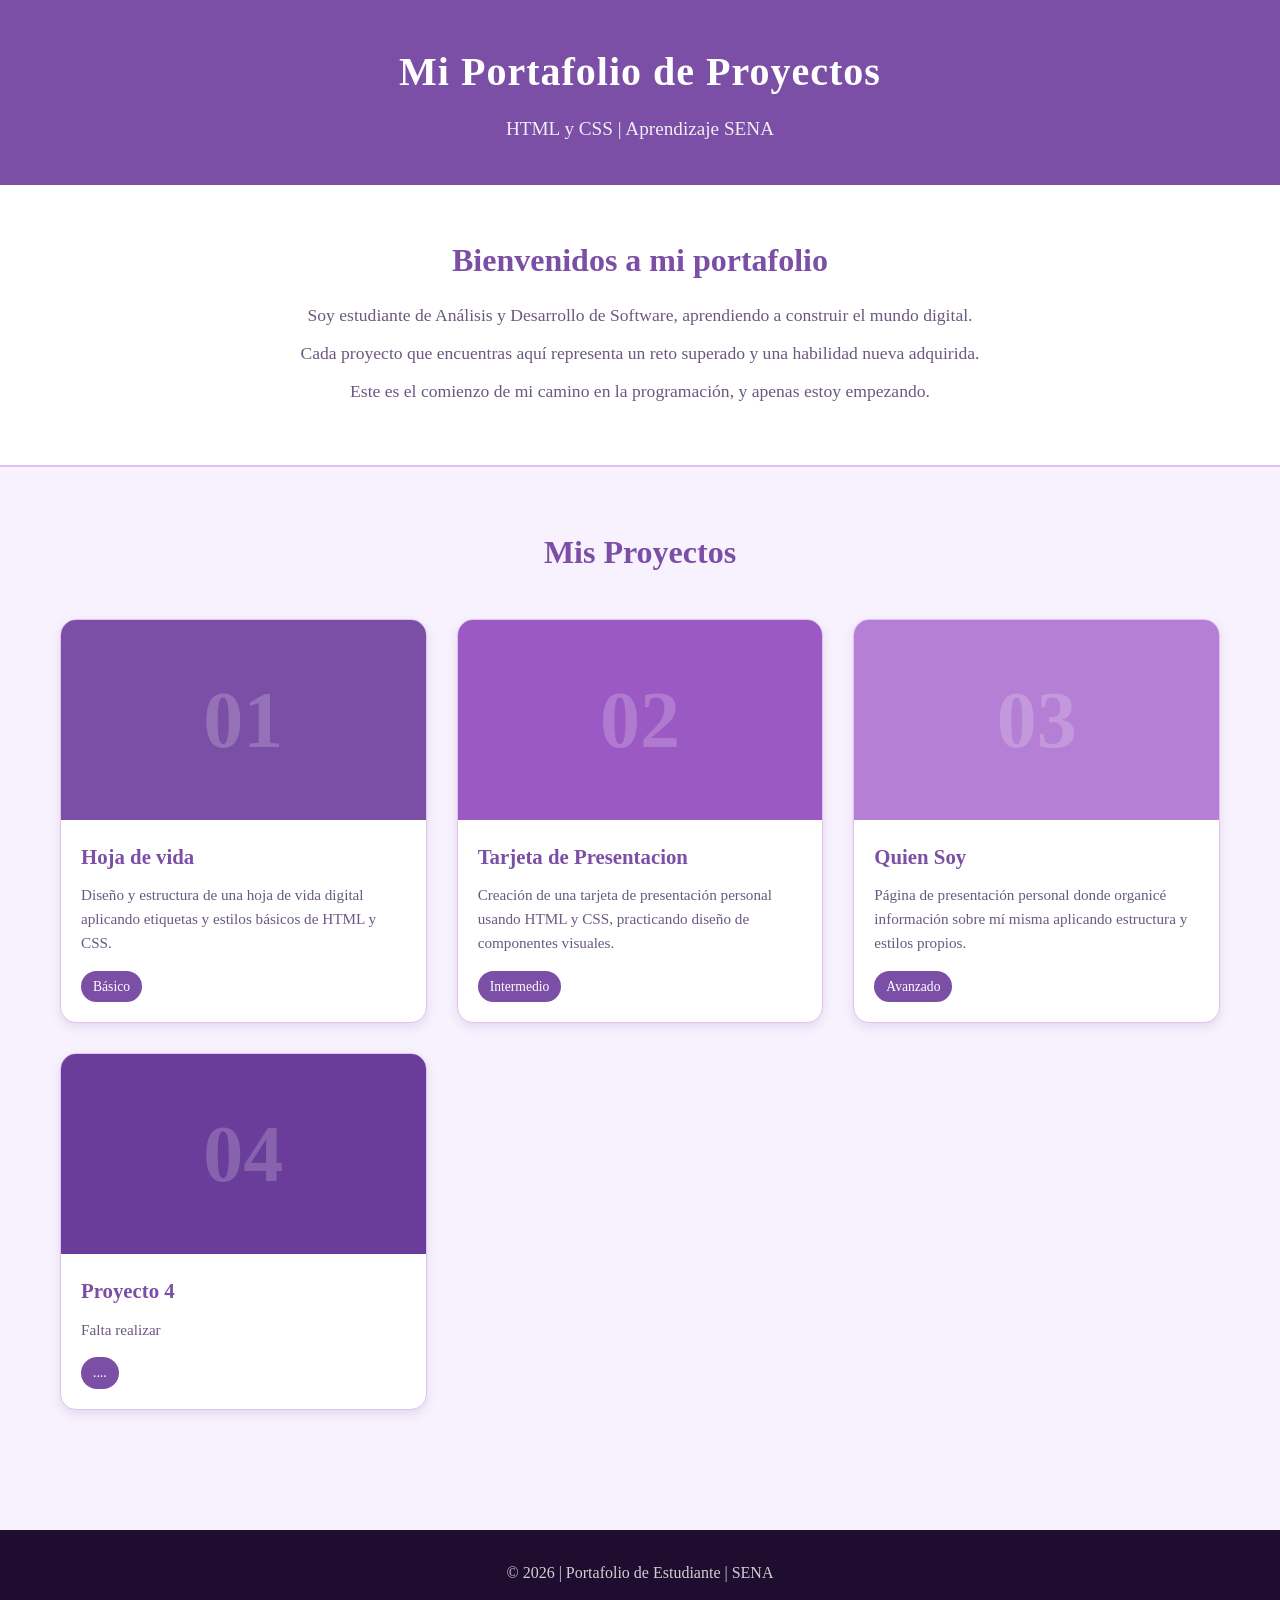
==== index.html @ 58df2667 "Update index.html" ====
<!DOCTYPE html>
<html lang="es">
<head>
    <meta charset="UTF-8">
    <meta name="viewport" content="width=device-width, initial-scale=1.0">
    <title>Mis Proyectos | Portafolio de Estudiante</title>
    <style>
        :root {
            --primary: #7B4FA6;
            --secondary: #9B59C4;
            --accent: #B47FD4;
            --light-accent: #DFC2F2;
            --dark: #1E0D2E;
            --light: #F7F2FD;
            --white: #ffffff;
            --gray: #6B5880;
        }

        * { margin: 0; padding: 0; box-sizing: border-box; }

        body {
            font-family: 'Palatino Linotype', Palatino, serif;
            line-height: 1.6;
            color: var(--dark);
            background-color: var(--light);
        }

        .container {
            max-width: 1200px;
            margin: 0 auto;
            padding: 0 20px;
        }

        .header {
            background: #7B4FA6;
            color: var(--white);
            padding: 40px 0;
            text-align: center;
            box-shadow: 0 4px 12px rgba(123, 79, 166, 0.4);
        }

        .header .titulo { font-size: 2.5rem; margin-bottom: 10px; letter-spacing: 1px; }
        .header .subtitulo { font-size: 1.2rem; opacity: 0.9; }

        .hero {
            background: var(--white);
            padding: 50px 0;
            text-align: center;
            border-bottom: 2px solid #DFC2F2;
        }

        .hero h2 { font-size: 2rem; color: var(--primary); margin-bottom: 15px; }
        .hero p { font-size: 1.1rem; color: var(--gray); margin-bottom: 10px; }

        .main { padding: 60px 0; }

        .section-title {
            font-size: 2rem;
            text-align: center;
            margin-bottom: 40px;
            color: var(--primary);
        }

        .galeria {
            display: grid;
            grid-template-columns: repeat(auto-fit, minmax(280px, 1fr));
            gap: 30px;
        }

        .proyecto-card {
            background: var(--white);
            border-radius: 16px;
            overflow: hidden;
            box-shadow: 0 4px 10px rgba(123, 79, 166, 0.15);
            transition: transform 0.3s ease, box-shadow 0.3s ease;
            text-decoration: none;
            color: inherit;
            display: block;
            border: 1px solid #DFC2F2;
        }

        .proyecto-card:hover {
            transform: translateY(-8px);
            box-shadow: 0 12px 28px rgba(123, 79, 166, 0.3);
        }

        .proyecto-imagen {
            position: relative;
            height: 200px;
            overflow: hidden;
            display: flex;
            align-items: center;
            justify-content: center;
            transition: transform 0.3s ease;
        }

        .proyecto-1 { background: #7B4FA6; }
        .proyecto-2 { background: #9B59C4; }
        .proyecto-3 { background: #B47FD4; }
        .proyecto-4 { background: #6A3D9A; }

        .numero-proyecto {
            font-size: 5rem;
            font-weight: bold;
            color: rgba(255, 255, 255, 0.2);
            position: absolute;
            transition: transform 0.3s ease;
        }

        .proyecto-card:hover .numero-proyecto { transform: scale(1.1) rotate(5deg); }
        .proyecto-card:hover .proyecto-imagen { transform: scale(1.05); }

        .overlay {
            position: absolute;
            top: 0; left: 0;
            width: 100%; height: 100%;
            background: rgba(123, 79, 166, 0.85);
            display: flex;
            align-items: center;
            justify-content: center;
            opacity: 0;
            transition: opacity 0.3s ease;
        }

        .proyecto-card:hover .overlay { opacity: 1; }

        .ver-mas { color: var(--white); font-size: 1.2rem; font-weight: bold; }

        .proyecto-info { padding: 20px; }
        .proyecto-info h3 { font-size: 1.3rem; color: var(--primary); margin-bottom: 10px; }
        .proyecto-info p { color: var(--gray); font-size: 0.95rem; margin-bottom: 15px; }

        .etiqueta {
            display: inline-block;
            background: var(--primary);
            color: var(--white);
            padding: 5px 12px;
            border-radius: 20px;
            font-size: 0.85rem;
        }

        .footer {
            background: #1E0D2E;
            color: var(--white);
            text-align: center;
            padding: 30px 0;
            margin-top: 60px;
        }

        .footer p { opacity: 0.8; }

        @media (max-width: 768px) {
            .header .titulo { font-size: 1.8rem; }
            .hero h2 { font-size: 1.5rem; }
            .galeria { grid-template-columns: 1fr; }
        }
    </style>
</head>
<body>
    <header class="header">
        <div class="container">
            <h1 class="titulo">Mi Portafolio de Proyectos</h1>
            <p class="subtitulo">HTML y CSS | Aprendizaje SENA</p>
        </div>
    </header>

    <section class="hero">
        <div class="container">
            <h2>Bienvenidos a mi portafolio</h2>
            <p>Soy estudiante de Análisis y Desarrollo de Software, aprendiendo a construir el mundo digital.</p>
            <p>Cada proyecto que encuentras aquí representa un reto superado y una habilidad nueva adquirida.</p>
            <p>Este es el comienzo de mi camino en la programación, y apenas estoy empezando.</p>
        </div>
    </section>

    <main class="main">
        <div class="container">
            <h2 class="section-title"> Mis Proyectos</h2>
            <div class="galeria">

                <a href="./Hoja de vida/Index.html" class="proyecto-card">
                    <div class="proyecto-imagen proyecto-1">
                        <span class="numero-proyecto">01</span>
                        <div class="overlay"><span class="ver-mas">Ver Proyecto →</span></div>
                    </div>
                    <div class="proyecto-info">
                        <h3>Hoja de vida</h3>
                        <p>Diseño y estructura de una hoja de vida digital aplicando etiquetas y estilos básicos de HTML y CSS.</p>
                        <span class="etiqueta">Básico</span>
                    </div>
                </a>

                <a href="./Tarjeta de presemtacion/index.html" class="proyecto-card">
                    <div class="proyecto-imagen proyecto-2">
                        <span class="numero-proyecto">02</span>
                        <div class="overlay"><span class="ver-mas">Ver Proyecto →</span></div>
                    </div>
                    <div class="proyecto-info">
                        <h3>Tarjeta de Presentacion</h3>
                        <p>Creación de una tarjeta de presentación personal usando HTML y CSS, practicando diseño de componentes visuales.</p>
                        <span class="etiqueta">Intermedio</span>
                    </div>
                </a>

                <a href="./Quien Soy/index.html" class="proyecto-card">
                    <div class="proyecto-imagen proyecto-3">
                        <span class="numero-proyecto">03</span>
                        <div class="overlay"><span class="ver-mas">Ver Proyecto →</span></div>
                    </div>
                    <div class="proyecto-info">
                        <h3>Quien Soy</h3>
                        <p>Página de presentación personal donde organicé información sobre mí misma aplicando estructura y estilos propios.</p>
                        <span class="etiqueta">Avanzado</span>
                    </div>
                </a>

                <a href="./proyecto3/index.html" class="proyecto-card">
                    <div class="proyecto-imagen proyecto-4">
                        <span class="numero-proyecto">04</span>
                        <div class="overlay"><span class="ver-mas">Ver Proyecto →</span></div>
                    </div>
                    <div class="proyecto-info">
                        <h3>Proyecto 4</h3>
                        <p>Falta realizar</p>
                        <span class="etiqueta">....</span>
                    </div>
                </a>

            </div>
        </div>
    </main>

    <footer class="footer">
        <div class="container">
            <p>&copy; 2026 | Portafolio de Estudiante | SENA</p>
        </div>
    </footer>
</body>
</html>
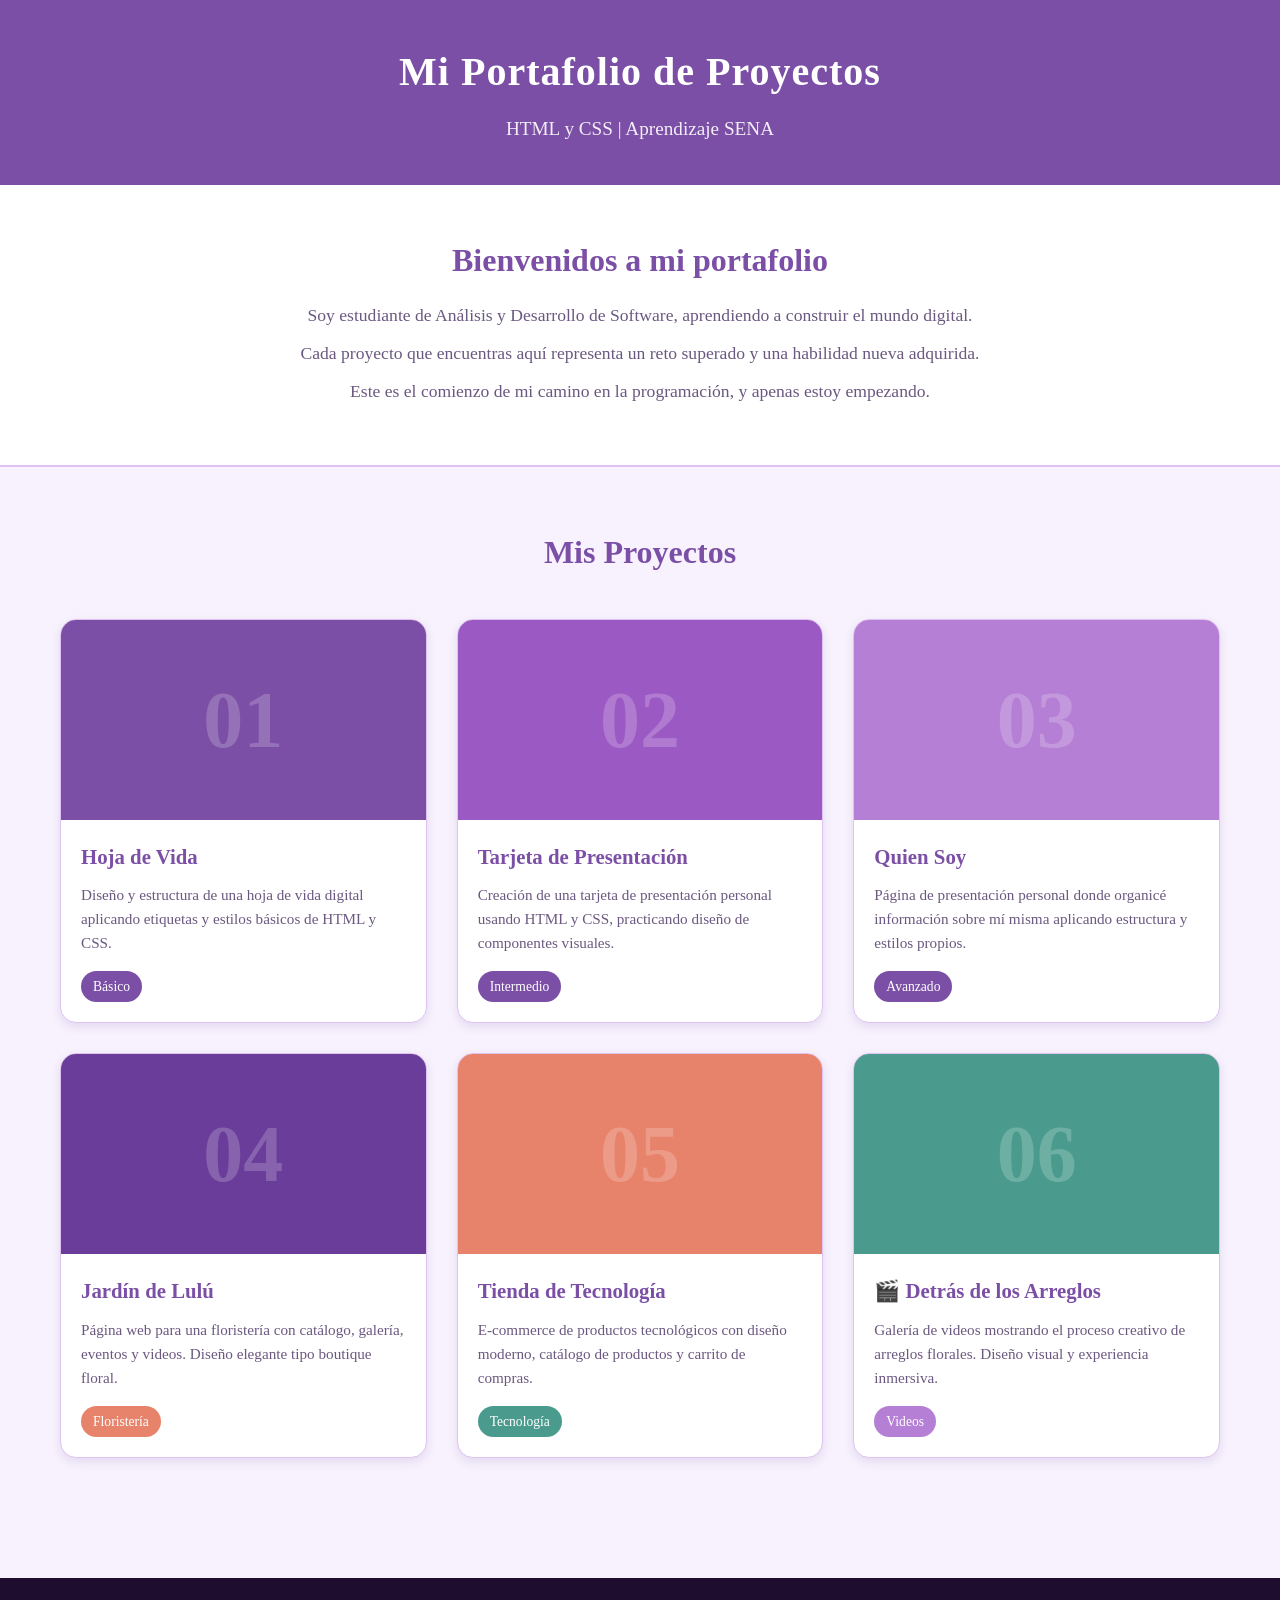
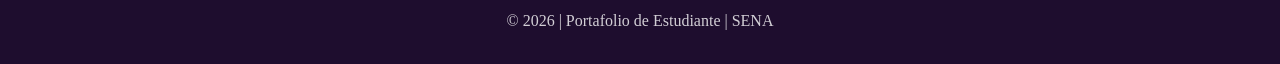
==== commit a3d03465: "Update index.html" ====
--- a/index.html
+++ b/index.html
@@ -98,6 +98,8 @@
         .proyecto-2 { background: #9B59C4; }
         .proyecto-3 { background: #B47FD4; }
         .proyecto-4 { background: #6A3D9A; }
+        .proyecto-5 { background: #E8836B; }
+        .proyecto-6 { background: #4A9B8E; }
 
         .numero-proyecto {
             font-size: 5rem;
@@ -139,6 +141,10 @@
             font-size: 0.85rem;
         }
 
+        .etiqueta-floristeria { background: #E8836B; }
+        .etiqueta-tecnologia { background: #4A9B8E; }
+        .etiqueta-video { background: #B47FD4; }
+
         .footer {
             background: #1E0D2E;
             color: var(--white);
@@ -178,51 +184,81 @@
             <h2 class="section-title"> Mis Proyectos</h2>
             <div class="galeria">
 
+                <!-- Proyecto 1: Hoja de Vida -->
                 <a href="./Hoja de vida/Index.html" class="proyecto-card">
                     <div class="proyecto-imagen proyecto-1">
                         <span class="numero-proyecto">01</span>
                         <div class="overlay"><span class="ver-mas">Ver Proyecto →</span></div>
                     </div>
                     <div class="proyecto-info">
-                        <h3>Hoja de vida</h3>
+                        <h3>Hoja de Vida</h3>
                         <p>Diseño y estructura de una hoja de vida digital aplicando etiquetas y estilos básicos de HTML y CSS.</p>
                         <span class="etiqueta">Básico</span>
                     </div>
                 </a>
 
+                <!-- Proyecto 2: Tarjeta de Presentación -->
                 <a href="./Tarjeta de presemtacion/index.html" class="proyecto-card">
                     <div class="proyecto-imagen proyecto-2">
                         <span class="numero-proyecto">02</span>
                         <div class="overlay"><span class="ver-mas">Ver Proyecto →</span></div>
                     </div>
                     <div class="proyecto-info">
-                        <h3>Tarjeta de Presentacion</h3>
+                        <h3> Tarjeta de Presentación</h3>
                         <p>Creación de una tarjeta de presentación personal usando HTML y CSS, practicando diseño de componentes visuales.</p>
                         <span class="etiqueta">Intermedio</span>
                     </div>
                 </a>
 
+                <!-- Proyecto 3: Quien Soy -->
                 <a href="./Quien Soy/index.html" class="proyecto-card">
                     <div class="proyecto-imagen proyecto-3">
                         <span class="numero-proyecto">03</span>
                         <div class="overlay"><span class="ver-mas">Ver Proyecto →</span></div>
                     </div>
                     <div class="proyecto-info">
-                        <h3>Quien Soy</h3>
+                        <h3> Quien Soy</h3>
                         <p>Página de presentación personal donde organicé información sobre mí misma aplicando estructura y estilos propios.</p>
                         <span class="etiqueta">Avanzado</span>
                     </div>
                 </a>
 
-                <a href="./proyecto3/index.html" class="proyecto-card">
+                <!-- Proyecto 4: Floristería Jardín de Lulú -->
+                <a href="./jardin-lulu/index.html" class="proyecto-card">
                     <div class="proyecto-imagen proyecto-4">
                         <span class="numero-proyecto">04</span>
                         <div class="overlay"><span class="ver-mas">Ver Proyecto →</span></div>
                     </div>
                     <div class="proyecto-info">
-                        <h3>Proyecto 4</h3>
-                        <p>Falta realizar</p>
-                        <span class="etiqueta">....</span>
+                        <h3> Jardín de Lulú</h3>
+                        <p>Página web para una floristería con catálogo, galería, eventos y videos. Diseño elegante tipo boutique floral.</p>
+                        <span class="etiqueta etiqueta-floristeria">Floristería</span>
+                    </div>
+                </a>
+
+                <!-- Proyecto 5: Tienda de Tecnología -->
+                <a href="./tienda-tecnologia/index.html" class="proyecto-card">
+                    <div class="proyecto-imagen proyecto-5">
+                        <span class="numero-proyecto">05</span>
+                        <div class="overlay"><span class="ver-mas">Ver Proyecto →</span></div>
+                    </div>
+                    <div class="proyecto-info">
+                        <h3> Tienda de Tecnología</h3>
+                        <p>E-commerce de productos tecnológicos con diseño moderno, catálogo de productos y carrito de compras.</p>
+                        <span class="etiqueta etiqueta-tecnologia">Tecnología</span>
+                    </div>
+                </a>
+
+                <!-- Proyecto 6: Videos - Detrás de los Arreglos -->
+                <a href="./videos-florales/index.html" class="proyecto-card">
+                    <div class="proyecto-imagen proyecto-6">
+                        <span class="numero-proyecto">06</span>
+                        <div class="overlay"><span class="ver-mas">Ver Proyecto →</span></div>
+                    </div>
+                    <div class="proyecto-info">
+                        <h3>🎬 Detrás de los Arreglos</h3>
+                        <p>Galería de videos mostrando el proceso creativo de arreglos florales. Diseño visual y experiencia inmersiva.</p>
+                        <span class="etiqueta etiqueta-video">Videos</span>
                     </div>
                 </a>
 
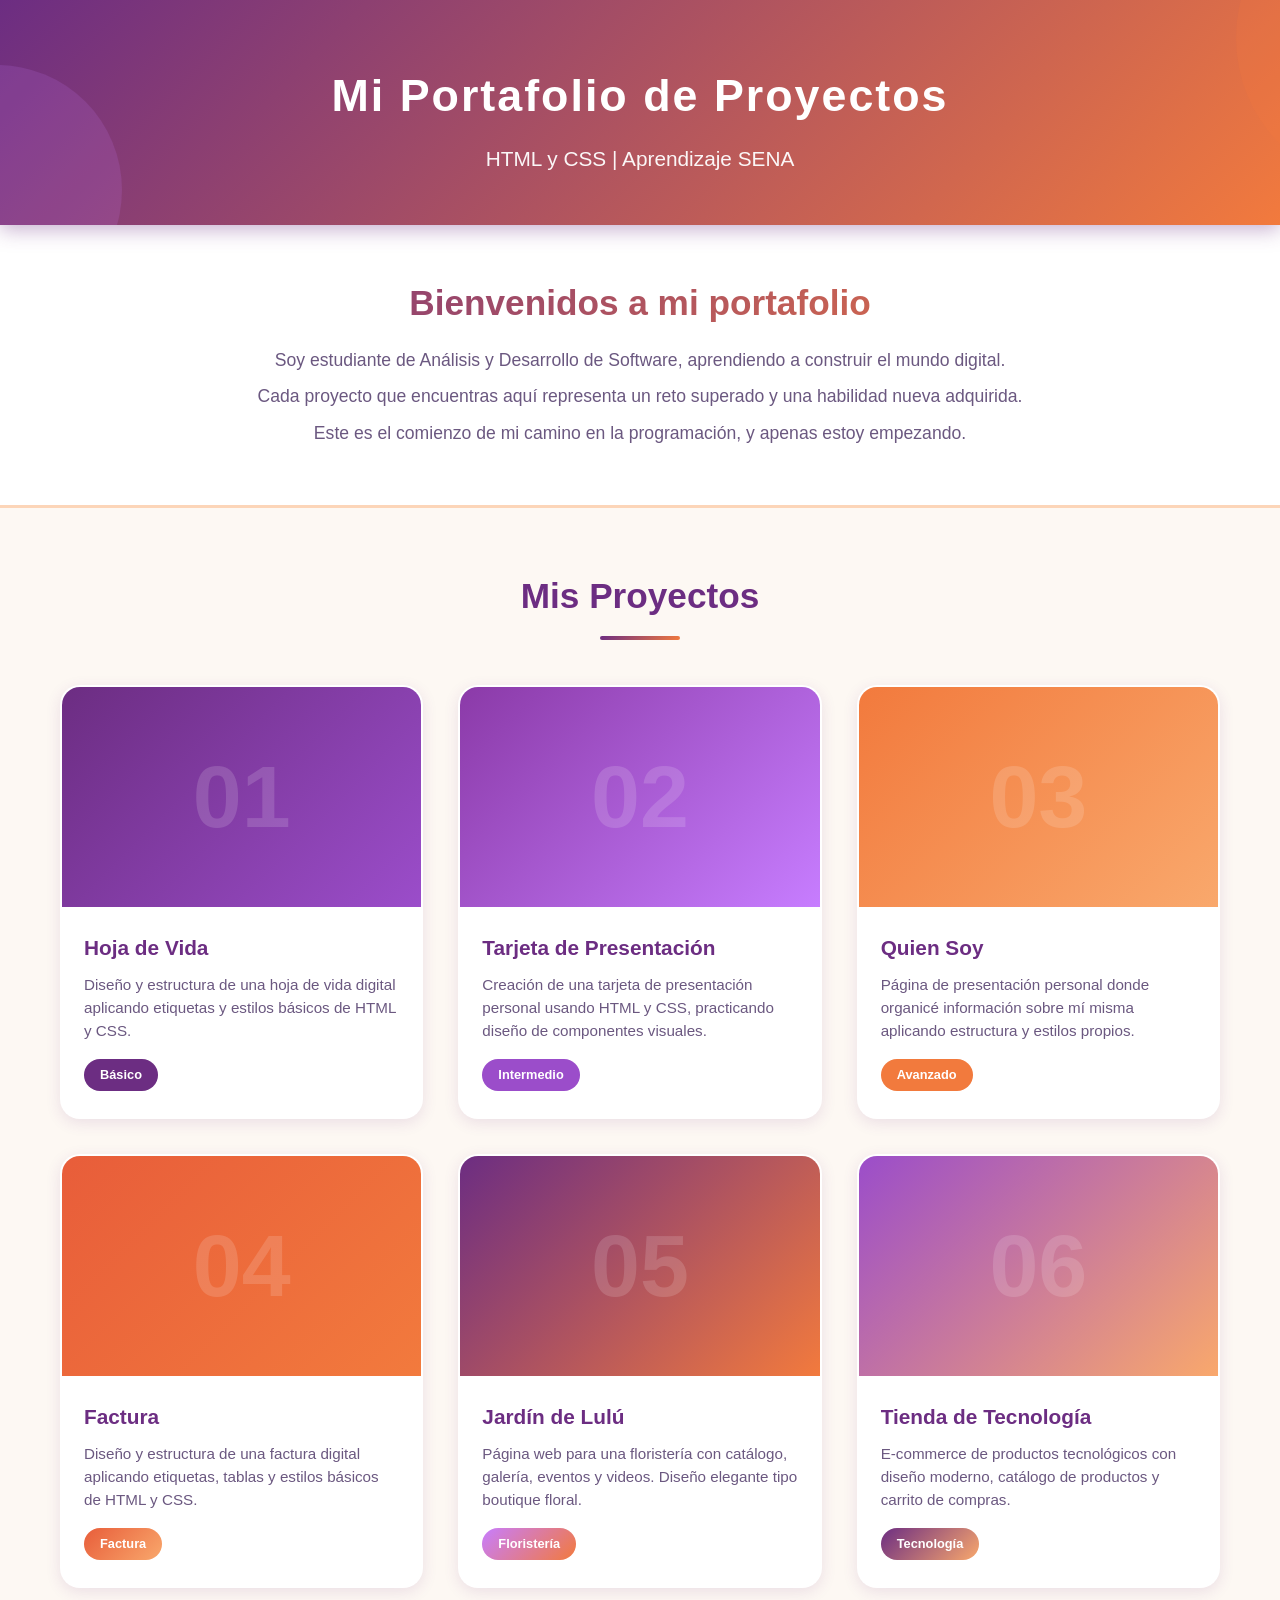
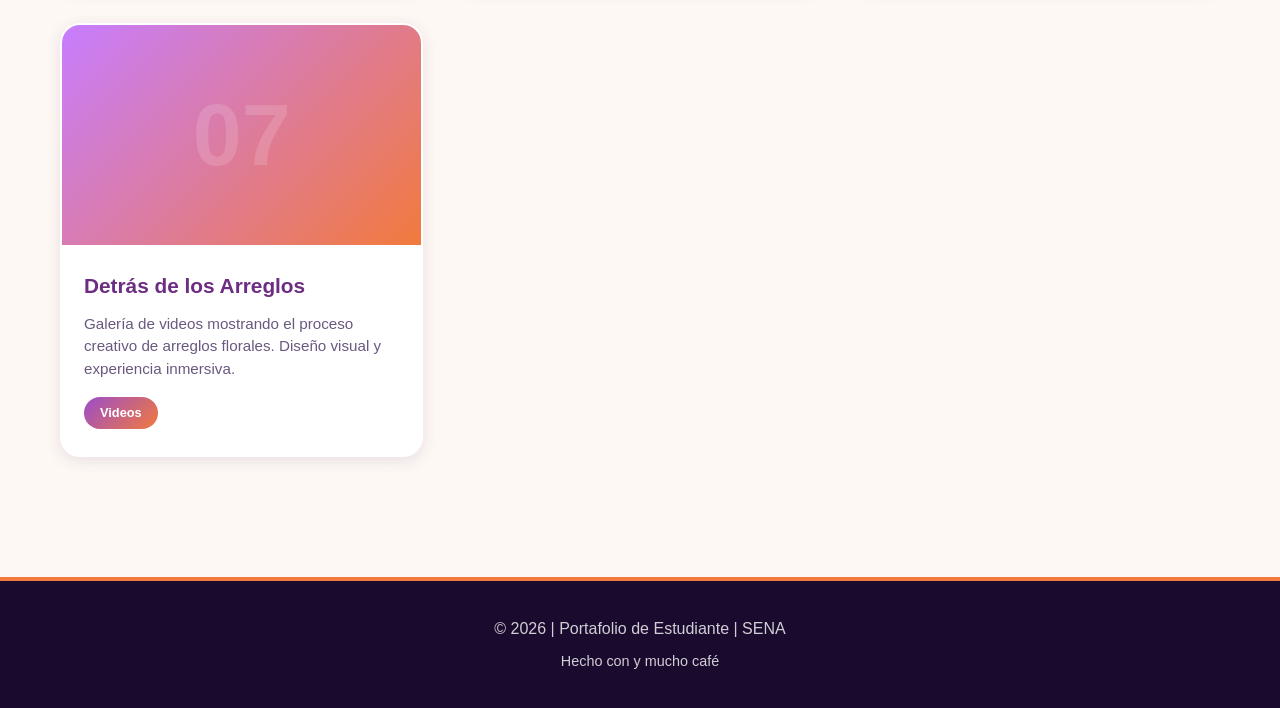
==== commit 7de4ed48: "Update index.html" ====
--- a/index.html
+++ b/index.html
@@ -6,20 +6,25 @@
     <title>Mis Proyectos | Portafolio de Estudiante</title>
     <style>
         :root {
-            --primary: #7B4FA6;
-            --secondary: #9B59C4;
-            --accent: #B47FD4;
-            --light-accent: #DFC2F2;
-            --dark: #1E0D2E;
-            --light: #F7F2FD;
+            --primary: #6C2D82;        /* Morado profundo */
+            --secondary: #9B4DCA;      /* Morado medio */
+            --accent: #C77DFF;         /* Morado claro */
+            --orange: #F27A3D;         /* Naranja vibrante */
+            --orange-light: #F9A86C;   /* Naranja claro */
+            --orange-pastel: #FCD5B8;  /* Naranja pastel */
+            --light-accent: #E8D0F5;   /* Lila suave */
+            --dark: #1A0A2E;           /* Morado oscuro */
+            --light: #FDF8F3;          /* Fondo cálido */
             --white: #ffffff;
             --gray: #6B5880;
+            --gradient-main: linear-gradient(135deg, #6C2D82, #F27A3D);
+            --gradient-card: linear-gradient(135deg, #9B4DCA, #F9A86C);
         }
 
         * { margin: 0; padding: 0; box-sizing: border-box; }
 
         body {
-            font-family: 'Palatino Linotype', Palatino, serif;
+            font-family: 'Segoe UI', Tahoma, Geneva, Verdana, sans-serif;
             line-height: 1.6;
             color: var(--dark);
             background-color: var(--light);
@@ -31,62 +36,138 @@
             padding: 0 20px;
         }
 
+        /* ========== HEADER ========== */
         .header {
-            background: #7B4FA6;
+            background: var(--gradient-main);
             color: var(--white);
-            padding: 40px 0;
+            padding: 50px 0;
             text-align: center;
-            box-shadow: 0 4px 12px rgba(123, 79, 166, 0.4);
-        }
-
-        .header .titulo { font-size: 2.5rem; margin-bottom: 10px; letter-spacing: 1px; }
-        .header .subtitulo { font-size: 1.2rem; opacity: 0.9; }
-
+            box-shadow: 0 4px 20px rgba(108, 45, 130, 0.4);
+            position: relative;
+            overflow: hidden;
+        }
+
+        .header::before {
+            content: '';
+            position: absolute;
+            top: -50%;
+            right: -20%;
+            width: 300px;
+            height: 300px;
+            background: rgba(242, 122, 61, 0.2);
+            border-radius: 50%;
+        }
+
+        .header::after {
+            content: '';
+            position: absolute;
+            bottom: -40%;
+            left: -10%;
+            width: 250px;
+            height: 250px;
+            background: rgba(199, 125, 255, 0.15);
+            border-radius: 50%;
+        }
+
+        .header .titulo {
+            font-size: 2.8rem;
+            margin-bottom: 10px;
+            letter-spacing: 2px;
+            position: relative;
+            z-index: 1;
+            font-weight: 700;
+        }
+
+        .header .subtitulo {
+            font-size: 1.3rem;
+            opacity: 0.95;
+            position: relative;
+            z-index: 1;
+            font-weight: 300;
+        }
+
+        .header .emoji-deco {
+            font-size: 2.5rem;
+            display: block;
+            margin-top: 10px;
+            position: relative;
+            z-index: 1;
+        }
+
+        /* ========== HERO ========== */
         .hero {
             background: var(--white);
             padding: 50px 0;
             text-align: center;
-            border-bottom: 2px solid #DFC2F2;
-        }
-
-        .hero h2 { font-size: 2rem; color: var(--primary); margin-bottom: 15px; }
-        .hero p { font-size: 1.1rem; color: var(--gray); margin-bottom: 10px; }
-
+            border-bottom: 3px solid var(--orange-pastel);
+        }
+
+        .hero h2 {
+            font-size: 2.2rem;
+            background: var(--gradient-main);
+            -webkit-background-clip: text;
+            -webkit-text-fill-color: transparent;
+            background-clip: text;
+            margin-bottom: 15px;
+        }
+
+        .hero p {
+            font-size: 1.1rem;
+            color: var(--gray);
+            margin-bottom: 8px;
+        }
+
+        /* ========== MAIN ========== */
         .main { padding: 60px 0; }
 
         .section-title {
-            font-size: 2rem;
+            font-size: 2.2rem;
             text-align: center;
-            margin-bottom: 40px;
+            margin-bottom: 45px;
             color: var(--primary);
-        }
-
+            position: relative;
+        }
+
+        .section-title::after {
+            content: '';
+            display: block;
+            width: 80px;
+            height: 4px;
+            background: var(--gradient-main);
+            margin: 12px auto 0;
+            border-radius: 4px;
+        }
+
+        /* ========== GRID DE PROYECTOS ========== */
         .galeria {
             display: grid;
-            grid-template-columns: repeat(auto-fit, minmax(280px, 1fr));
-            gap: 30px;
+            grid-template-columns: repeat(auto-fit, minmax(300px, 1fr));
+            gap: 35px;
         }
 
         .proyecto-card {
             background: var(--white);
-            border-radius: 16px;
+            border-radius: 20px;
             overflow: hidden;
-            box-shadow: 0 4px 10px rgba(123, 79, 166, 0.15);
-            transition: transform 0.3s ease, box-shadow 0.3s ease;
+            box-shadow: 0 4px 15px rgba(108, 45, 130, 0.12);
+            transition: transform 0.4s ease, box-shadow 0.4s ease;
             text-decoration: none;
             color: inherit;
             display: block;
-            border: 1px solid #DFC2F2;
+            border: 2px solid transparent;
+            position: relative;
         }
 
         .proyecto-card:hover {
-            transform: translateY(-8px);
-            box-shadow: 0 12px 28px rgba(123, 79, 166, 0.3);
-        }
-
+            transform: translateY(-12px) scale(1.01);
+            box-shadow: 0 20px 40px rgba(108, 45, 130, 0.25);
+            border-color: var(--orange);
+        }
+
+        /* ========== IMÁGENES CON DEGRADADOS ========== */
         .proyecto-imagen {
             position: relative;
-            height: 200px;
+            height: 220px;
             overflow: hidden;
             display: flex;
             align-items: center;
@@ -94,77 +175,134 @@
             transition: transform 0.3s ease;
         }
 
-        .proyecto-1 { background: #7B4FA6; }
-        .proyecto-2 { background: #9B59C4; }
-        .proyecto-3 { background: #B47FD4; }
-        .proyecto-4 { background: #6A3D9A; }
-        .proyecto-5 { background: #E8836B; }
-        .proyecto-6 { background: #4A9B8E; }
+        .proyecto-card:hover .proyecto-imagen { transform: scale(1.02); }
+
+        /* Colores de fondo para cada proyecto */
+        .proyecto-1 { background: linear-gradient(135deg, #6C2D82, #9B4DCA); }
+        .proyecto-2 { background: linear-gradient(135deg, #8B3AA8, #C77DFF); }
+        .proyecto-3 { background: linear-gradient(135deg, #F27A3D, #F9A86C); }
+        .proyecto-4 { background: linear-gradient(135deg, #E85D3A, #F27A3D); }
+        .proyecto-5 { background: linear-gradient(135deg, #6C2D82, #F27A3D); }
+        .proyecto-6 { background: linear-gradient(135deg, #9B4DCA, #F9A86C); }
+        .proyecto-7 { background: linear-gradient(135deg, #C77DFF, #F27A3D); }
 
         .numero-proyecto {
-            font-size: 5rem;
-            font-weight: bold;
-            color: rgba(255, 255, 255, 0.2);
+            font-size: 5.5rem;
+            font-weight: 900;
+            color: rgba(255, 255, 255, 0.15);
             position: absolute;
-            transition: transform 0.3s ease;
-        }
-
-        .proyecto-card:hover .numero-proyecto { transform: scale(1.1) rotate(5deg); }
-        .proyecto-card:hover .proyecto-imagen { transform: scale(1.05); }
+            transition: transform 0.4s ease;
+            font-family: 'Arial Black', sans-serif;
+        }
+
+        .proyecto-card:hover .numero-proyecto {
+            transform: scale(1.15) rotate(-5deg);
+        }
+
+        .icono-proyecto {
+            font-size: 4rem;
+            position: relative;
+            z-index: 1;
+            text-shadow: 0 4px 15px rgba(0,0,0,0.2);
+        }
 
         .overlay {
             position: absolute;
             top: 0; left: 0;
             width: 100%; height: 100%;
-            background: rgba(123, 79, 166, 0.85);
+            background: rgba(108, 45, 130, 0.8);
             display: flex;
             align-items: center;
             justify-content: center;
             opacity: 0;
-            transition: opacity 0.3s ease;
+            transition: opacity 0.4s ease;
         }
 
         .proyecto-card:hover .overlay { opacity: 1; }
 
-        .ver-mas { color: var(--white); font-size: 1.2rem; font-weight: bold; }
-
-        .proyecto-info { padding: 20px; }
-        .proyecto-info h3 { font-size: 1.3rem; color: var(--primary); margin-bottom: 10px; }
-        .proyecto-info p { color: var(--gray); font-size: 0.95rem; margin-bottom: 15px; }
-
+        .ver-mas {
+            color: var(--white);
+            font-size: 1.2rem;
+            font-weight: 700;
+            padding: 12px 30px;
+            border: 2px solid white;
+            border-radius: 40px;
+            transition: all 0.3s ease;
+        }
+
+        .ver-mas:hover {
+            background: white;
+            color: var(--primary);
+        }
+
+        /* ========== INFO DEL PROYECTO ========== */
+        .proyecto-info { padding: 24px 22px 26px; }
+
+        .proyecto-info h3 {
+            font-size: 1.3rem;
+            color: var(--primary);
+            margin-bottom: 10px;
+            font-weight: 700;
+        }
+
+        .proyecto-info p {
+            color: var(--gray);
+            font-size: 0.95rem;
+            margin-bottom: 16px;
+            line-height: 1.5;
+        }
+
+        /* ========== ETIQUETAS ========== */
         .etiqueta {
             display: inline-block;
-            background: var(--primary);
-            color: var(--white);
-            padding: 5px 12px;
-            border-radius: 20px;
-            font-size: 0.85rem;
-        }
-
-        .etiqueta-floristeria { background: #E8836B; }
-        .etiqueta-tecnologia { background: #4A9B8E; }
-        .etiqueta-video { background: #B47FD4; }
-
+            padding: 6px 16px;
+            border-radius: 30px;
+            font-size: 0.8rem;
+            font-weight: 600;
+            color: white;
+        }
+
+        .etiqueta-basico { background: var(--primary); }
+        .etiqueta-intermedio { background: var(--secondary); }
+        .etiqueta-avanzado { background: var(--orange); }
+        .etiqueta-floristeria { background: linear-gradient(135deg, #C77DFF, #F27A3D); }
+        .etiqueta-tecnologia { background: linear-gradient(135deg, #6C2D82, #F9A86C); }
+        .etiqueta-video { background: linear-gradient(135deg, #9B4DCA, #F27A3D); }
+        .etiqueta-factura { background: linear-gradient(135deg, #E85D3A, #F9A86C); }
+
+        /* ========== FOOTER ========== */
         .footer {
-            background: #1E0D2E;
+            background: var(--dark);
             color: var(--white);
             text-align: center;
-            padding: 30px 0;
+            padding: 35px 0;
             margin-top: 60px;
+            border-top: 4px solid var(--orange);
         }
 
         .footer p { opacity: 0.8; }
-
+        .footer .footer-heart { color: var(--orange); }
+
+        /* ========== RESPONSIVE ========== */
         @media (max-width: 768px) {
-            .header .titulo { font-size: 1.8rem; }
-            .hero h2 { font-size: 1.5rem; }
+            .header .titulo { font-size: 2rem; }
+            .hero h2 { font-size: 1.6rem; }
             .galeria { grid-template-columns: 1fr; }
+            .proyecto-imagen { height: 180px; }
+            .numero-proyecto { font-size: 4rem; }
+        }
+
+        @media (max-width: 480px) {
+            .header .titulo { font-size: 1.6rem; }
+            .section-title { font-size: 1.6rem; }
+            .proyecto-info h3 { font-size: 1.1rem; }
         }
     </style>
 </head>
 <body>
     <header class="header">
         <div class="container">
+            <span class="emoji-deco"></span>
             <h1 class="titulo">Mi Portafolio de Proyectos</h1>
             <p class="subtitulo">HTML y CSS | Aprendizaje SENA</p>
         </div>
@@ -172,10 +310,10 @@
 
     <section class="hero">
         <div class="container">
-            <h2>Bienvenidos a mi portafolio</h2>
+            <h2> Bienvenidos a mi portafolio</h2>
             <p>Soy estudiante de Análisis y Desarrollo de Software, aprendiendo a construir el mundo digital.</p>
             <p>Cada proyecto que encuentras aquí representa un reto superado y una habilidad nueva adquirida.</p>
-            <p>Este es el comienzo de mi camino en la programación, y apenas estoy empezando.</p>
+            <p> Este es el comienzo de mi camino en la programación, y apenas estoy empezando. </p>
         </div>
     </section>
 
@@ -184,49 +322,67 @@
             <h2 class="section-title"> Mis Proyectos</h2>
             <div class="galeria">
 
-                <!-- Proyecto 1: Hoja de Vida -->
+                <!-- ====== PROYECTO 1: Hoja de Vida ====== -->
                 <a href="./Hoja de vida/Index.html" class="proyecto-card">
                     <div class="proyecto-imagen proyecto-1">
                         <span class="numero-proyecto">01</span>
+                        <span class="icono-proyecto"></span>
                         <div class="overlay"><span class="ver-mas">Ver Proyecto →</span></div>
                     </div>
                     <div class="proyecto-info">
                         <h3>Hoja de Vida</h3>
                         <p>Diseño y estructura de una hoja de vida digital aplicando etiquetas y estilos básicos de HTML y CSS.</p>
-                        <span class="etiqueta">Básico</span>
-                    </div>
-                </a>
-
-                <!-- Proyecto 2: Tarjeta de Presentación -->
+                        <span class="etiqueta etiqueta-basico">Básico</span>
+                    </div>
+                </a>
+
+                <!-- ====== PROYECTO 2: Tarjeta de Presentación ====== -->
                 <a href="./Tarjeta de presemtacion/index.html" class="proyecto-card">
                     <div class="proyecto-imagen proyecto-2">
                         <span class="numero-proyecto">02</span>
+                        <span class="icono-proyecto"></span>
                         <div class="overlay"><span class="ver-mas">Ver Proyecto →</span></div>
                     </div>
                     <div class="proyecto-info">
                         <h3> Tarjeta de Presentación</h3>
                         <p>Creación de una tarjeta de presentación personal usando HTML y CSS, practicando diseño de componentes visuales.</p>
-                        <span class="etiqueta">Intermedio</span>
-                    </div>
-                </a>
-
-                <!-- Proyecto 3: Quien Soy -->
+                        <span class="etiqueta etiqueta-intermedio">Intermedio</span>
+                    </div>
+                </a>
+
+                <!-- ====== PROYECTO 3: Quien Soy ====== -->
                 <a href="./Quien Soy/index.html" class="proyecto-card">
                     <div class="proyecto-imagen proyecto-3">
                         <span class="numero-proyecto">03</span>
-                        <div class="overlay"><span class="ver-mas">Ver Proyecto →</span></div>
-                    </div>
-                    <div class="proyecto-info">
-                        <h3> Quien Soy</h3>
+                        <span class="icono-proyecto"></span>
+                        <div class="overlay"><span class="ver-mas">Ver Proyecto →</span></div>
+                    </div>
+                    <div class="proyecto-info">
+                        <h3>Quien Soy</h3>
                         <p>Página de presentación personal donde organicé información sobre mí misma aplicando estructura y estilos propios.</p>
-                        <span class="etiqueta">Avanzado</span>
-                    </div>
-                </a>
-
-                <!-- Proyecto 4: Floristería Jardín de Lulú -->
-                <a href="./jardin-lulu/index.html" class="proyecto-card">
+                        <span class="etiqueta etiqueta-avanzado">Avanzado</span>
+                    </div>
+                </a>
+
+                <!-- ====== PROYECTO 4: Factura ====== -->
+                <a href="./factura/index.html" class="proyecto-card">
                     <div class="proyecto-imagen proyecto-4">
                         <span class="numero-proyecto">04</span>
+                        <span class="icono-proyecto"></span>
+                        <div class="overlay"><span class="ver-mas">Ver Proyecto →</span></div>
+                    </div>
+                    <div class="proyecto-info">
+                        <h3>Factura</h3>
+                        <p>Diseño y estructura de una factura digital aplicando etiquetas, tablas y estilos básicos de HTML y CSS.</p>
+                        <span class="etiqueta etiqueta-factura">Factura</span>
+                    </div>
+                </a>
+
+                <!-- ====== PROYECTO 5: Jardín de Lulú ====== -->
+                <a href="./jardin-lulu/index.html" class="proyecto-card">
+                    <div class="proyecto-imagen proyecto-5">
+                        <span class="numero-proyecto">05</span>
+                        <span class="icono-proyecto"></span>
                         <div class="overlay"><span class="ver-mas">Ver Proyecto →</span></div>
                     </div>
                     <div class="proyecto-info">
@@ -236,10 +392,11 @@
                     </div>
                 </a>
 
-                <!-- Proyecto 5: Tienda de Tecnología -->
+                <!-- ====== PROYECTO 6: Tienda de Tecnología ====== -->
                 <a href="./tienda-tecnologia/index.html" class="proyecto-card">
-                    <div class="proyecto-imagen proyecto-5">
-                        <span class="numero-proyecto">05</span>
+                    <div class="proyecto-imagen proyecto-6">
+                        <span class="numero-proyecto">06</span>
+                        <span class="icono-proyecto"></span>
                         <div class="overlay"><span class="ver-mas">Ver Proyecto →</span></div>
                     </div>
                     <div class="proyecto-info">
@@ -249,14 +406,15 @@
                     </div>
                 </a>
 
-                <!-- Proyecto 6: Videos - Detrás de los Arreglos -->
+                <!-- ====== PROYECTO 7: Detrás de los Arreglos ====== -->
                 <a href="./videos-florales/index.html" class="proyecto-card">
-                    <div class="proyecto-imagen proyecto-6">
-                        <span class="numero-proyecto">06</span>
-                        <div class="overlay"><span class="ver-mas">Ver Proyecto →</span></div>
-                    </div>
-                    <div class="proyecto-info">
-                        <h3>🎬 Detrás de los Arreglos</h3>
+                    <div class="proyecto-imagen proyecto-7">
+                        <span class="numero-proyecto">07</span>
+                        <span class="icono-proyecto"></span>
+                        <div class="overlay"><span class="ver-mas">Ver Proyecto →</span></div>
+                    </div>
+                    <div class="proyecto-info">
+                        <h3> Detrás de los Arreglos</h3>
                         <p>Galería de videos mostrando el proceso creativo de arreglos florales. Diseño visual y experiencia inmersiva.</p>
                         <span class="etiqueta etiqueta-video">Videos</span>
                     </div>
@@ -268,7 +426,8 @@
 
     <footer class="footer">
         <div class="container">
-            <p>&copy; 2026 | Portafolio de Estudiante | SENA</p>
+            <p> &copy; 2026 | Portafolio de Estudiante | SENA </p>
+            <p style="margin-top: 8px; font-size: 0.9rem;">Hecho con <span class="footer-heart"></span> y mucho café </p>
         </div>
     </footer>
 </body>
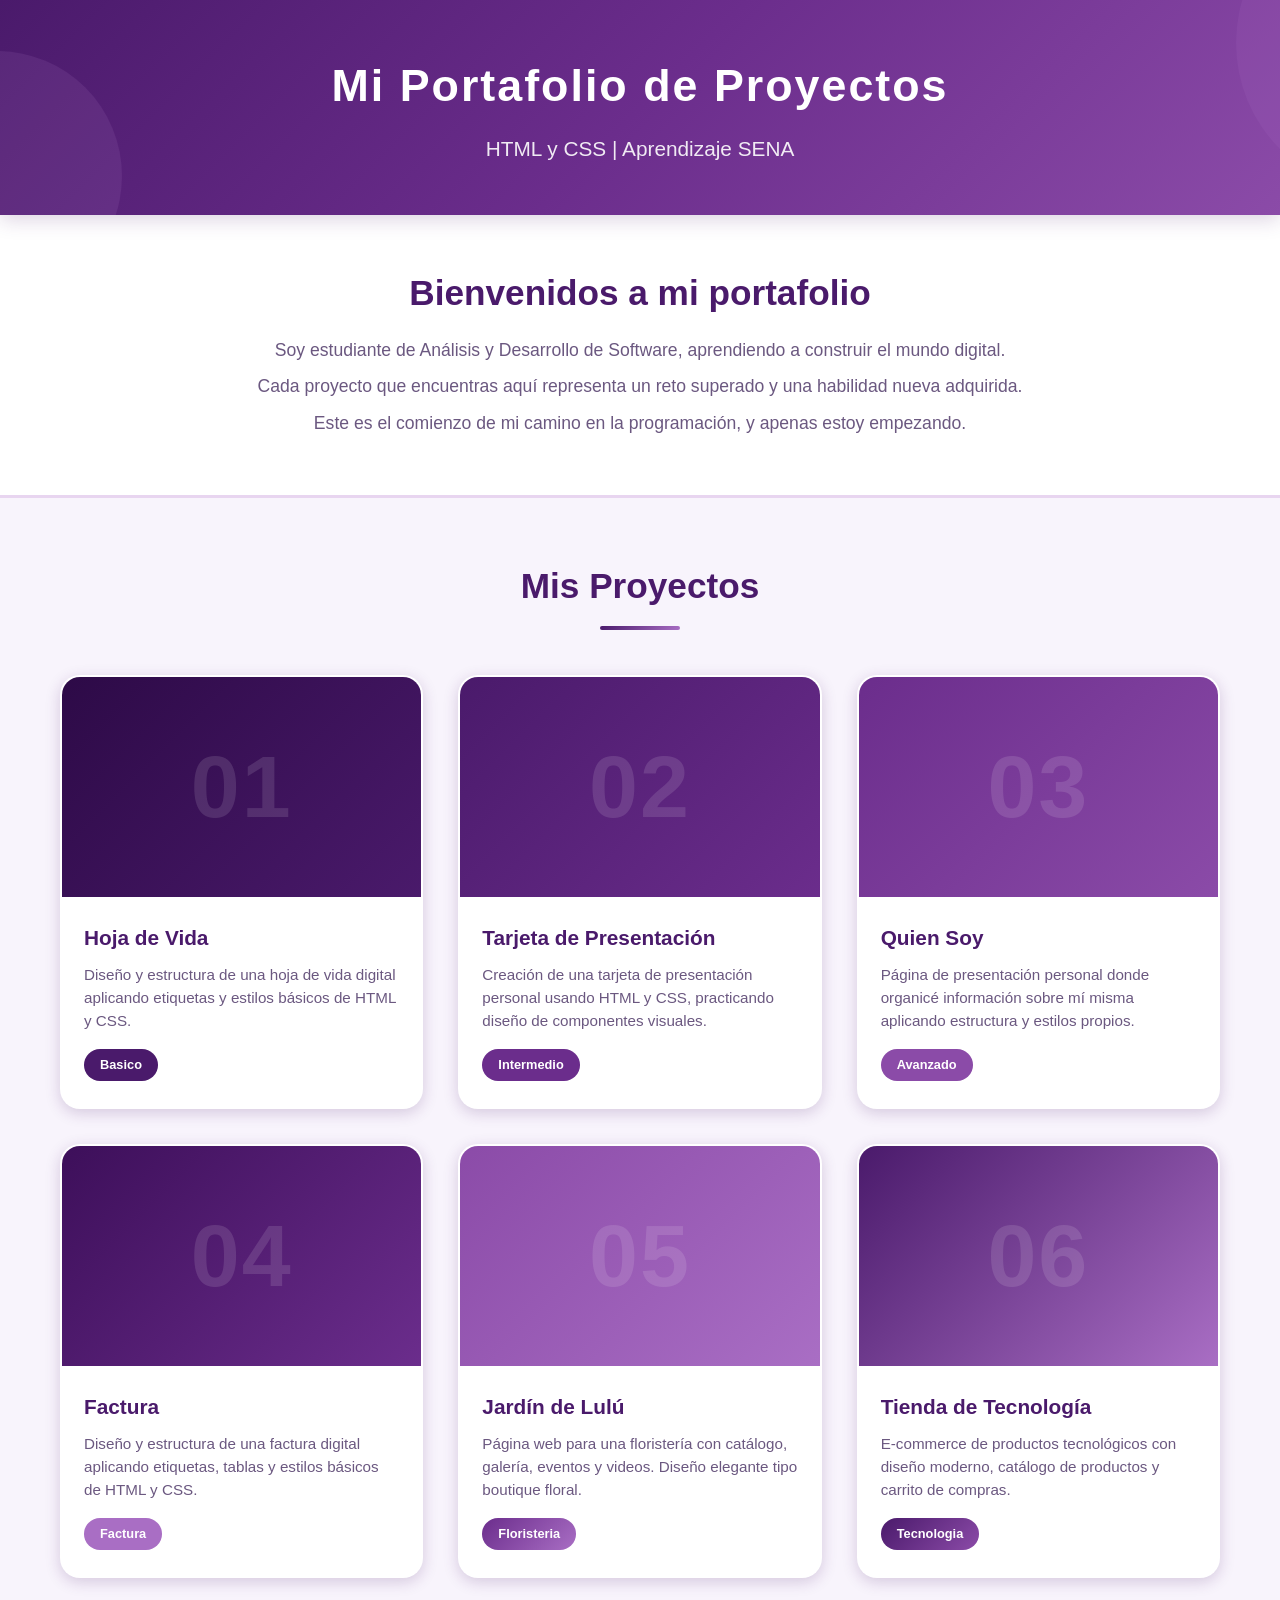
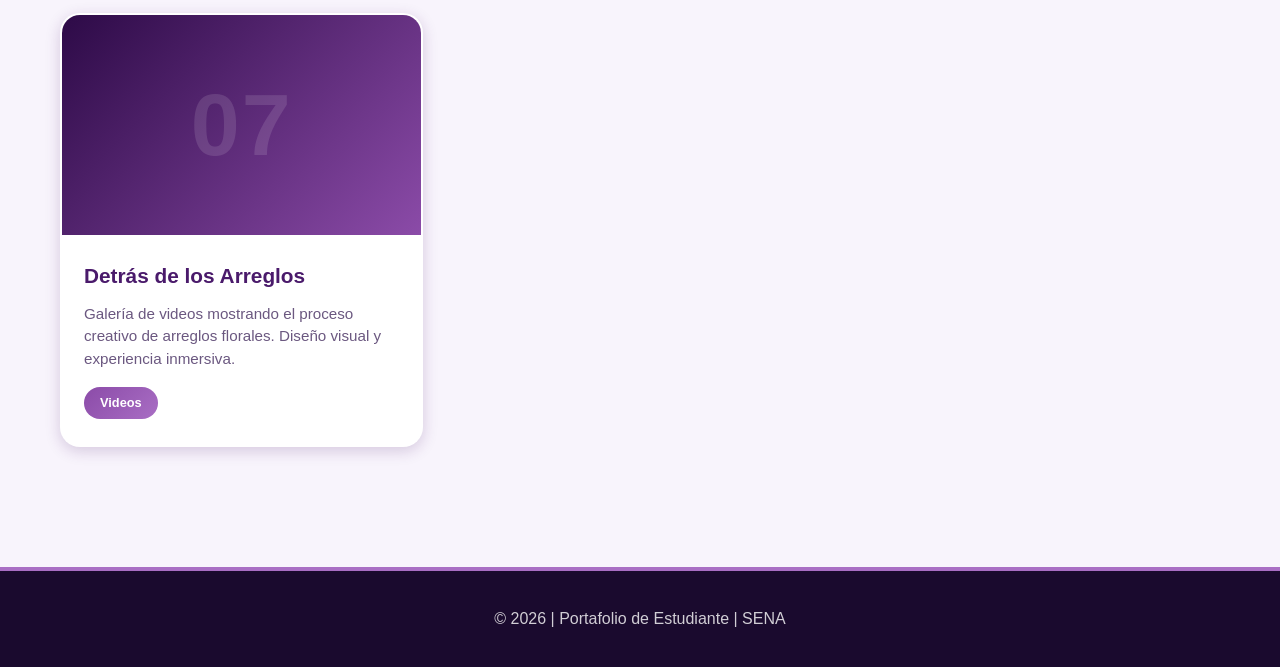
==== commit 052b9734: "Update index.html" ====
--- a/index.html
+++ b/index.html
@@ -6,19 +6,18 @@
     <title>Mis Proyectos | Portafolio de Estudiante</title>
     <style>
         :root {
-            --primary: #6C2D82;        /* Morado profundo */
-            --secondary: #9B4DCA;      /* Morado medio */
-            --accent: #C77DFF;         /* Morado claro */
-            --orange: #F27A3D;         /* Naranja vibrante */
-            --orange-light: #F9A86C;   /* Naranja claro */
-            --orange-pastel: #FCD5B8;  /* Naranja pastel */
-            --light-accent: #E8D0F5;   /* Lila suave */
-            --dark: #1A0A2E;           /* Morado oscuro */
-            --light: #FDF8F3;          /* Fondo cálido */
+            --primary: #4A1A6B;        /* Morado muy oscuro */
+            --secondary: #6B2D8C;      /* Morado oscuro */
+            --tertiary: #8B4BA8;       /* Morado medio */
+            --quaternary: #A96EC4;     /* Morado claro */
+            --light-purple: #C9A0DC;   /* Morado muy claro */
+            --pale-purple: #E8D5F0;    /* Morado pastel */
+            --dark: #1A0A2E;           /* Morado casi negro */
+            --light: #F8F4FC;          /* Fondo lila muy claro */
             --white: #ffffff;
             --gray: #6B5880;
-            --gradient-main: linear-gradient(135deg, #6C2D82, #F27A3D);
-            --gradient-card: linear-gradient(135deg, #9B4DCA, #F9A86C);
+            --shadow: rgba(74, 26, 107, 0.2);
+            --shadow-hover: rgba(74, 26, 107, 0.35);
         }
 
         * { margin: 0; padding: 0; box-sizing: border-box; }
@@ -38,11 +37,11 @@
 
         /* ========== HEADER ========== */
         .header {
-            background: var(--gradient-main);
+            background: linear-gradient(135deg, var(--primary), var(--secondary), var(--tertiary));
             color: var(--white);
             padding: 50px 0;
             text-align: center;
-            box-shadow: 0 4px 20px rgba(108, 45, 130, 0.4);
+            box-shadow: 0 4px 20px var(--shadow);
             position: relative;
             overflow: hidden;
         }
@@ -54,7 +53,7 @@
             right: -20%;
             width: 300px;
             height: 300px;
-            background: rgba(242, 122, 61, 0.2);
+            background: rgba(169, 110, 196, 0.15);
             border-radius: 50%;
         }
 
@@ -65,7 +64,7 @@
             left: -10%;
             width: 250px;
             height: 250px;
-            background: rgba(199, 125, 255, 0.15);
+            background: rgba(201, 160, 220, 0.1);
             border-radius: 50%;
         }
 
@@ -80,18 +79,10 @@
 
         .header .subtitulo {
             font-size: 1.3rem;
-            opacity: 0.95;
+            opacity: 0.9;
             position: relative;
             z-index: 1;
             font-weight: 300;
-        }
-
-        .header .emoji-deco {
-            font-size: 2.5rem;
-            display: block;
-            margin-top: 10px;
-            position: relative;
-            z-index: 1;
         }
 
         /* ========== HERO ========== */
@@ -99,15 +90,12 @@
             background: var(--white);
             padding: 50px 0;
             text-align: center;
-            border-bottom: 3px solid var(--orange-pastel);
+            border-bottom: 3px solid var(--pale-purple);
         }
 
         .hero h2 {
             font-size: 2.2rem;
-            background: var(--gradient-main);
-            -webkit-background-clip: text;
-            -webkit-text-fill-color: transparent;
-            background-clip: text;
+            color: var(--primary);
             margin-bottom: 15px;
         }
 
@@ -133,7 +121,7 @@
             display: block;
             width: 80px;
             height: 4px;
-            background: var(--gradient-main);
+            background: linear-gradient(135deg, var(--primary), var(--quaternary));
             margin: 12px auto 0;
             border-radius: 4px;
         }
@@ -149,7 +137,7 @@
             background: var(--white);
             border-radius: 20px;
             overflow: hidden;
-            box-shadow: 0 4px 15px rgba(108, 45, 130, 0.12);
+            box-shadow: 0 4px 15px var(--shadow);
             transition: transform 0.4s ease, box-shadow 0.4s ease;
             text-decoration: none;
             color: inherit;
@@ -160,11 +148,11 @@
 
         .proyecto-card:hover {
             transform: translateY(-12px) scale(1.01);
-            box-shadow: 0 20px 40px rgba(108, 45, 130, 0.25);
-            border-color: var(--orange);
-        }
-
-        /* ========== IMÁGENES CON DEGRADADOS ========== */
+            box-shadow: 0 20px 40px var(--shadow-hover);
+            border-color: var(--quaternary);
+        }
+
+        /* ========== IMÁGENES CON DEGRADADOS MORADOS ========== */
         .proyecto-imagen {
             position: relative;
             height: 220px;
@@ -177,40 +165,34 @@
 
         .proyecto-card:hover .proyecto-imagen { transform: scale(1.02); }
 
-        /* Colores de fondo para cada proyecto */
-        .proyecto-1 { background: linear-gradient(135deg, #6C2D82, #9B4DCA); }
-        .proyecto-2 { background: linear-gradient(135deg, #8B3AA8, #C77DFF); }
-        .proyecto-3 { background: linear-gradient(135deg, #F27A3D, #F9A86C); }
-        .proyecto-4 { background: linear-gradient(135deg, #E85D3A, #F27A3D); }
-        .proyecto-5 { background: linear-gradient(135deg, #6C2D82, #F27A3D); }
-        .proyecto-6 { background: linear-gradient(135deg, #9B4DCA, #F9A86C); }
-        .proyecto-7 { background: linear-gradient(135deg, #C77DFF, #F27A3D); }
+        /* Todos los proyectos en tonos morados */
+        .proyecto-1 { background: linear-gradient(135deg, #2D0A47, #4A1A6B); }
+        .proyecto-2 { background: linear-gradient(135deg, #4A1A6B, #6B2D8C); }
+        .proyecto-3 { background: linear-gradient(135deg, #6B2D8C, #8B4BA8); }
+        .proyecto-4 { background: linear-gradient(135deg, #3D0F5A, #6B2D8C); }
+        .proyecto-5 { background: linear-gradient(135deg, #8B4BA8, #A96EC4); }
+        .proyecto-6 { background: linear-gradient(135deg, #4A1A6B, #A96EC4); }
+        .proyecto-7 { background: linear-gradient(135deg, #2D0A47, #8B4BA8); }
 
         .numero-proyecto {
             font-size: 5.5rem;
             font-weight: 900;
-            color: rgba(255, 255, 255, 0.15);
+            color: rgba(255, 255, 255, 0.12);
             position: absolute;
             transition: transform 0.4s ease;
             font-family: 'Arial Black', sans-serif;
+            letter-spacing: 2px;
         }
 
         .proyecto-card:hover .numero-proyecto {
             transform: scale(1.15) rotate(-5deg);
-        }
-
-        .icono-proyecto {
-            font-size: 4rem;
-            position: relative;
-            z-index: 1;
-            text-shadow: 0 4px 15px rgba(0,0,0,0.2);
         }
 
         .overlay {
             position: absolute;
             top: 0; left: 0;
             width: 100%; height: 100%;
-            background: rgba(108, 45, 130, 0.8);
+            background: rgba(74, 26, 107, 0.8);
             display: flex;
             align-items: center;
             justify-content: center;
@@ -264,11 +246,11 @@
 
         .etiqueta-basico { background: var(--primary); }
         .etiqueta-intermedio { background: var(--secondary); }
-        .etiqueta-avanzado { background: var(--orange); }
-        .etiqueta-floristeria { background: linear-gradient(135deg, #C77DFF, #F27A3D); }
-        .etiqueta-tecnologia { background: linear-gradient(135deg, #6C2D82, #F9A86C); }
-        .etiqueta-video { background: linear-gradient(135deg, #9B4DCA, #F27A3D); }
-        .etiqueta-factura { background: linear-gradient(135deg, #E85D3A, #F9A86C); }
+        .etiqueta-avanzado { background: var(--tertiary); }
+        .etiqueta-factura { background: var(--quaternary); }
+        .etiqueta-floristeria { background: linear-gradient(135deg, var(--secondary), var(--quaternary)); }
+        .etiqueta-tecnologia { background: linear-gradient(135deg, var(--primary), var(--tertiary)); }
+        .etiqueta-video { background: linear-gradient(135deg, var(--tertiary), var(--quaternary)); }
 
         /* ========== FOOTER ========== */
         .footer {
@@ -277,11 +259,10 @@
             text-align: center;
             padding: 35px 0;
             margin-top: 60px;
-            border-top: 4px solid var(--orange);
+            border-top: 4px solid var(--quaternary);
         }
 
         .footer p { opacity: 0.8; }
-        .footer .footer-heart { color: var(--orange); }
 
         /* ========== RESPONSIVE ========== */
         @media (max-width: 768px) {
@@ -302,7 +283,6 @@
 <body>
     <header class="header">
         <div class="container">
-            <span class="emoji-deco"></span>
             <h1 class="titulo">Mi Portafolio de Proyectos</h1>
             <p class="subtitulo">HTML y CSS | Aprendizaje SENA</p>
         </div>
@@ -310,29 +290,28 @@
 
     <section class="hero">
         <div class="container">
-            <h2> Bienvenidos a mi portafolio</h2>
+            <h2>Bienvenidos a mi portafolio</h2>
             <p>Soy estudiante de Análisis y Desarrollo de Software, aprendiendo a construir el mundo digital.</p>
             <p>Cada proyecto que encuentras aquí representa un reto superado y una habilidad nueva adquirida.</p>
-            <p> Este es el comienzo de mi camino en la programación, y apenas estoy empezando. </p>
+            <p>Este es el comienzo de mi camino en la programación, y apenas estoy empezando.</p>
         </div>
     </section>
 
     <main class="main">
         <div class="container">
-            <h2 class="section-title"> Mis Proyectos</h2>
+            <h2 class="section-title">Mis Proyectos</h2>
             <div class="galeria">
 
                 <!-- ====== PROYECTO 1: Hoja de Vida ====== -->
                 <a href="./Hoja de vida/Index.html" class="proyecto-card">
                     <div class="proyecto-imagen proyecto-1">
                         <span class="numero-proyecto">01</span>
-                        <span class="icono-proyecto"></span>
-                        <div class="overlay"><span class="ver-mas">Ver Proyecto →</span></div>
+                        <div class="overlay"><span class="ver-mas">Ver Proyecto</span></div>
                     </div>
                     <div class="proyecto-info">
                         <h3>Hoja de Vida</h3>
                         <p>Diseño y estructura de una hoja de vida digital aplicando etiquetas y estilos básicos de HTML y CSS.</p>
-                        <span class="etiqueta etiqueta-basico">Básico</span>
+                        <span class="etiqueta etiqueta-basico">Basico</span>
                     </div>
                 </a>
 
@@ -340,11 +319,10 @@
                 <a href="./Tarjeta de presemtacion/index.html" class="proyecto-card">
                     <div class="proyecto-imagen proyecto-2">
                         <span class="numero-proyecto">02</span>
-                        <span class="icono-proyecto"></span>
-                        <div class="overlay"><span class="ver-mas">Ver Proyecto →</span></div>
-                    </div>
-                    <div class="proyecto-info">
-                        <h3> Tarjeta de Presentación</h3>
+                        <div class="overlay"><span class="ver-mas">Ver Proyecto</span></div>
+                    </div>
+                    <div class="proyecto-info">
+                        <h3>Tarjeta de Presentación</h3>
                         <p>Creación de una tarjeta de presentación personal usando HTML y CSS, practicando diseño de componentes visuales.</p>
                         <span class="etiqueta etiqueta-intermedio">Intermedio</span>
                     </div>
@@ -354,8 +332,7 @@
                 <a href="./Quien Soy/index.html" class="proyecto-card">
                     <div class="proyecto-imagen proyecto-3">
                         <span class="numero-proyecto">03</span>
-                        <span class="icono-proyecto"></span>
-                        <div class="overlay"><span class="ver-mas">Ver Proyecto →</span></div>
+                        <div class="overlay"><span class="ver-mas">Ver Proyecto</span></div>
                     </div>
                     <div class="proyecto-info">
                         <h3>Quien Soy</h3>
@@ -368,8 +345,7 @@
                 <a href="./factura/index.html" class="proyecto-card">
                     <div class="proyecto-imagen proyecto-4">
                         <span class="numero-proyecto">04</span>
-                        <span class="icono-proyecto"></span>
-                        <div class="overlay"><span class="ver-mas">Ver Proyecto →</span></div>
+                        <div class="overlay"><span class="ver-mas">Ver Proyecto</span></div>
                     </div>
                     <div class="proyecto-info">
                         <h3>Factura</h3>
@@ -382,13 +358,12 @@
                 <a href="./jardin-lulu/index.html" class="proyecto-card">
                     <div class="proyecto-imagen proyecto-5">
                         <span class="numero-proyecto">05</span>
-                        <span class="icono-proyecto"></span>
-                        <div class="overlay"><span class="ver-mas">Ver Proyecto →</span></div>
-                    </div>
-                    <div class="proyecto-info">
-                        <h3> Jardín de Lulú</h3>
+                        <div class="overlay"><span class="ver-mas">Ver Proyecto</span></div>
+                    </div>
+                    <div class="proyecto-info">
+                        <h3>Jardín de Lulú</h3>
                         <p>Página web para una floristería con catálogo, galería, eventos y videos. Diseño elegante tipo boutique floral.</p>
-                        <span class="etiqueta etiqueta-floristeria">Floristería</span>
+                        <span class="etiqueta etiqueta-floristeria">Floristeria</span>
                     </div>
                 </a>
 
@@ -396,13 +371,12 @@
                 <a href="./tienda-tecnologia/index.html" class="proyecto-card">
                     <div class="proyecto-imagen proyecto-6">
                         <span class="numero-proyecto">06</span>
-                        <span class="icono-proyecto"></span>
-                        <div class="overlay"><span class="ver-mas">Ver Proyecto →</span></div>
-                    </div>
-                    <div class="proyecto-info">
-                        <h3> Tienda de Tecnología</h3>
+                        <div class="overlay"><span class="ver-mas">Ver Proyecto</span></div>
+                    </div>
+                    <div class="proyecto-info">
+                        <h3>Tienda de Tecnología</h3>
                         <p>E-commerce de productos tecnológicos con diseño moderno, catálogo de productos y carrito de compras.</p>
-                        <span class="etiqueta etiqueta-tecnologia">Tecnología</span>
+                        <span class="etiqueta etiqueta-tecnologia">Tecnologia</span>
                     </div>
                 </a>
 
@@ -410,11 +384,10 @@
                 <a href="./videos-florales/index.html" class="proyecto-card">
                     <div class="proyecto-imagen proyecto-7">
                         <span class="numero-proyecto">07</span>
-                        <span class="icono-proyecto"></span>
-                        <div class="overlay"><span class="ver-mas">Ver Proyecto →</span></div>
-                    </div>
-                    <div class="proyecto-info">
-                        <h3> Detrás de los Arreglos</h3>
+                        <div class="overlay"><span class="ver-mas">Ver Proyecto</span></div>
+                    </div>
+                    <div class="proyecto-info">
+                        <h3>Detrás de los Arreglos</h3>
                         <p>Galería de videos mostrando el proceso creativo de arreglos florales. Diseño visual y experiencia inmersiva.</p>
                         <span class="etiqueta etiqueta-video">Videos</span>
                     </div>
@@ -426,8 +399,7 @@
 
     <footer class="footer">
         <div class="container">
-            <p> &copy; 2026 | Portafolio de Estudiante | SENA </p>
-            <p style="margin-top: 8px; font-size: 0.9rem;">Hecho con <span class="footer-heart"></span> y mucho café </p>
+            <p>&copy; 2026 | Portafolio de Estudiante | SENA</p>
         </div>
     </footer>
 </body>
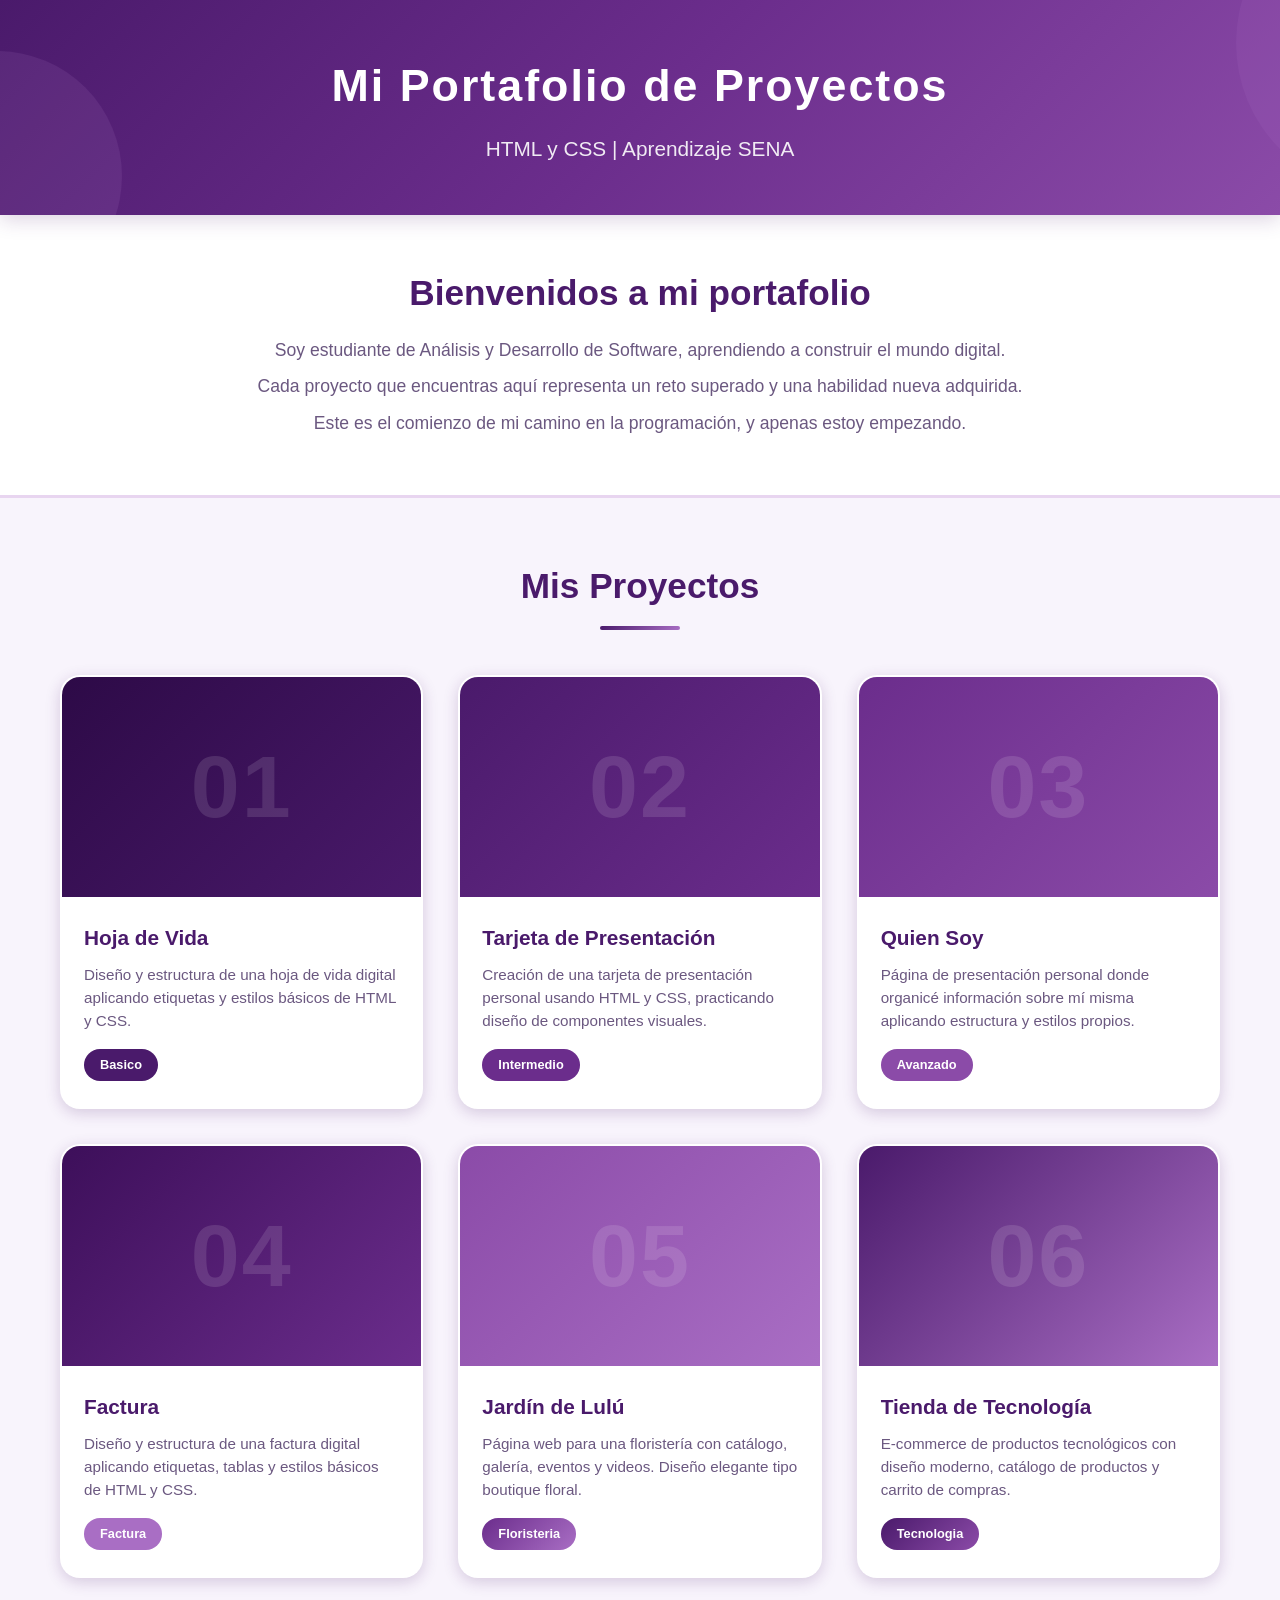
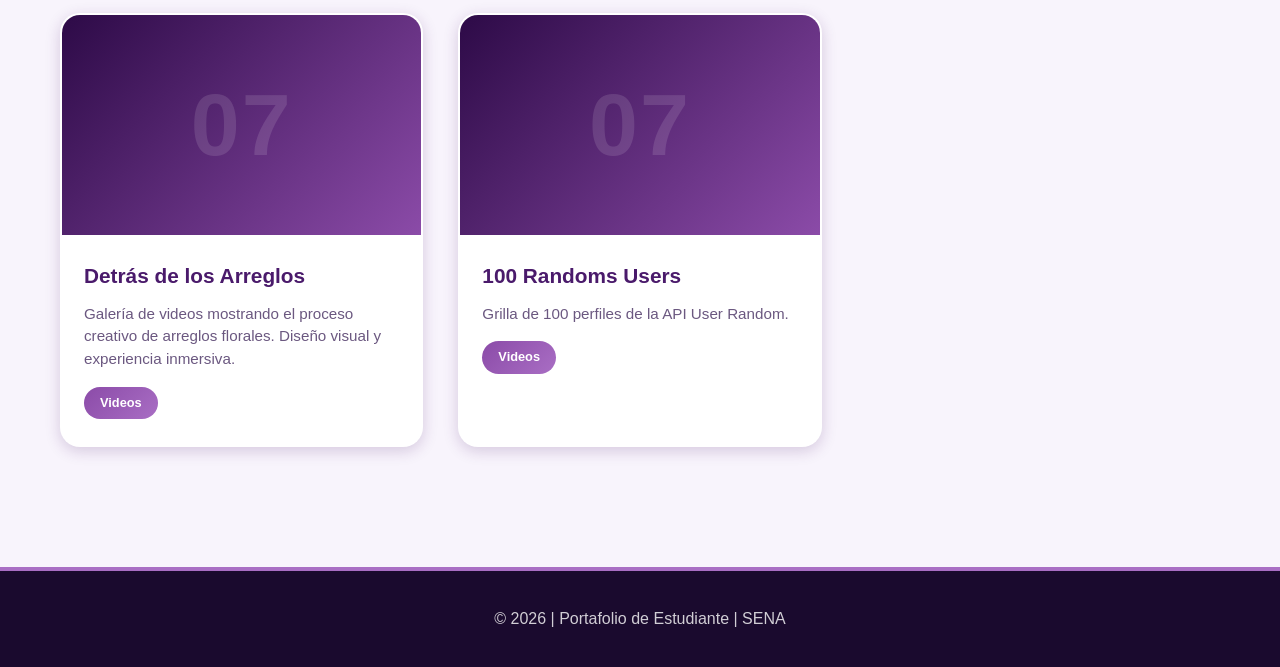
==== commit 6261a20b: "Update index.html" ====
--- a/index.html
+++ b/index.html
@@ -355,7 +355,7 @@
                 </a>
 
                 <!-- ====== PROYECTO 5: Jardín de Lulú ====== -->
-                <a href="./jardin-lulu/index.html" class="proyecto-card">
+                <a href="https://jheraldinvasquez7-ui.github.io/floristeria-web/" class="proyecto-card">
                     <div class="proyecto-imagen proyecto-5">
                         <span class="numero-proyecto">05</span>
                         <div class="overlay"><span class="ver-mas">Ver Proyecto</span></div>
@@ -368,7 +368,7 @@
                 </a>
 
                 <!-- ====== PROYECTO 6: Tienda de Tecnología ====== -->
-                <a href="./tienda-tecnologia/index.html" class="proyecto-card">
+                <a href="./tienda electronicos/index.html" class="proyecto-card">
                     <div class="proyecto-imagen proyecto-6">
                         <span class="numero-proyecto">06</span>
                         <div class="overlay"><span class="ver-mas">Ver Proyecto</span></div>
@@ -389,6 +389,17 @@
                     <div class="proyecto-info">
                         <h3>Detrás de los Arreglos</h3>
                         <p>Galería de videos mostrando el proceso creativo de arreglos florales. Diseño visual y experiencia inmersiva.</p>
+                        <span class="etiqueta etiqueta-video">Videos</span>
+                    </div>
+                </a>
+                     <a href="./Entrega 18 agosto/usuarios/Random User Grilla/index.html" class="proyecto-card">
+                    <div class="proyecto-imagen proyecto-7">
+                        <span class="numero-proyecto">07</span>
+                        <div class="overlay"><span class="ver-mas">Ver Proyecto</span></div>
+                    </div>
+                    <div class="proyecto-info">
+                        <h3>100 Randoms Users</h3>
+                        <p>Grilla de 100 perfiles de la API User Random.</p>
                         <span class="etiqueta etiqueta-video">Videos</span>
                     </div>
                 </a>
